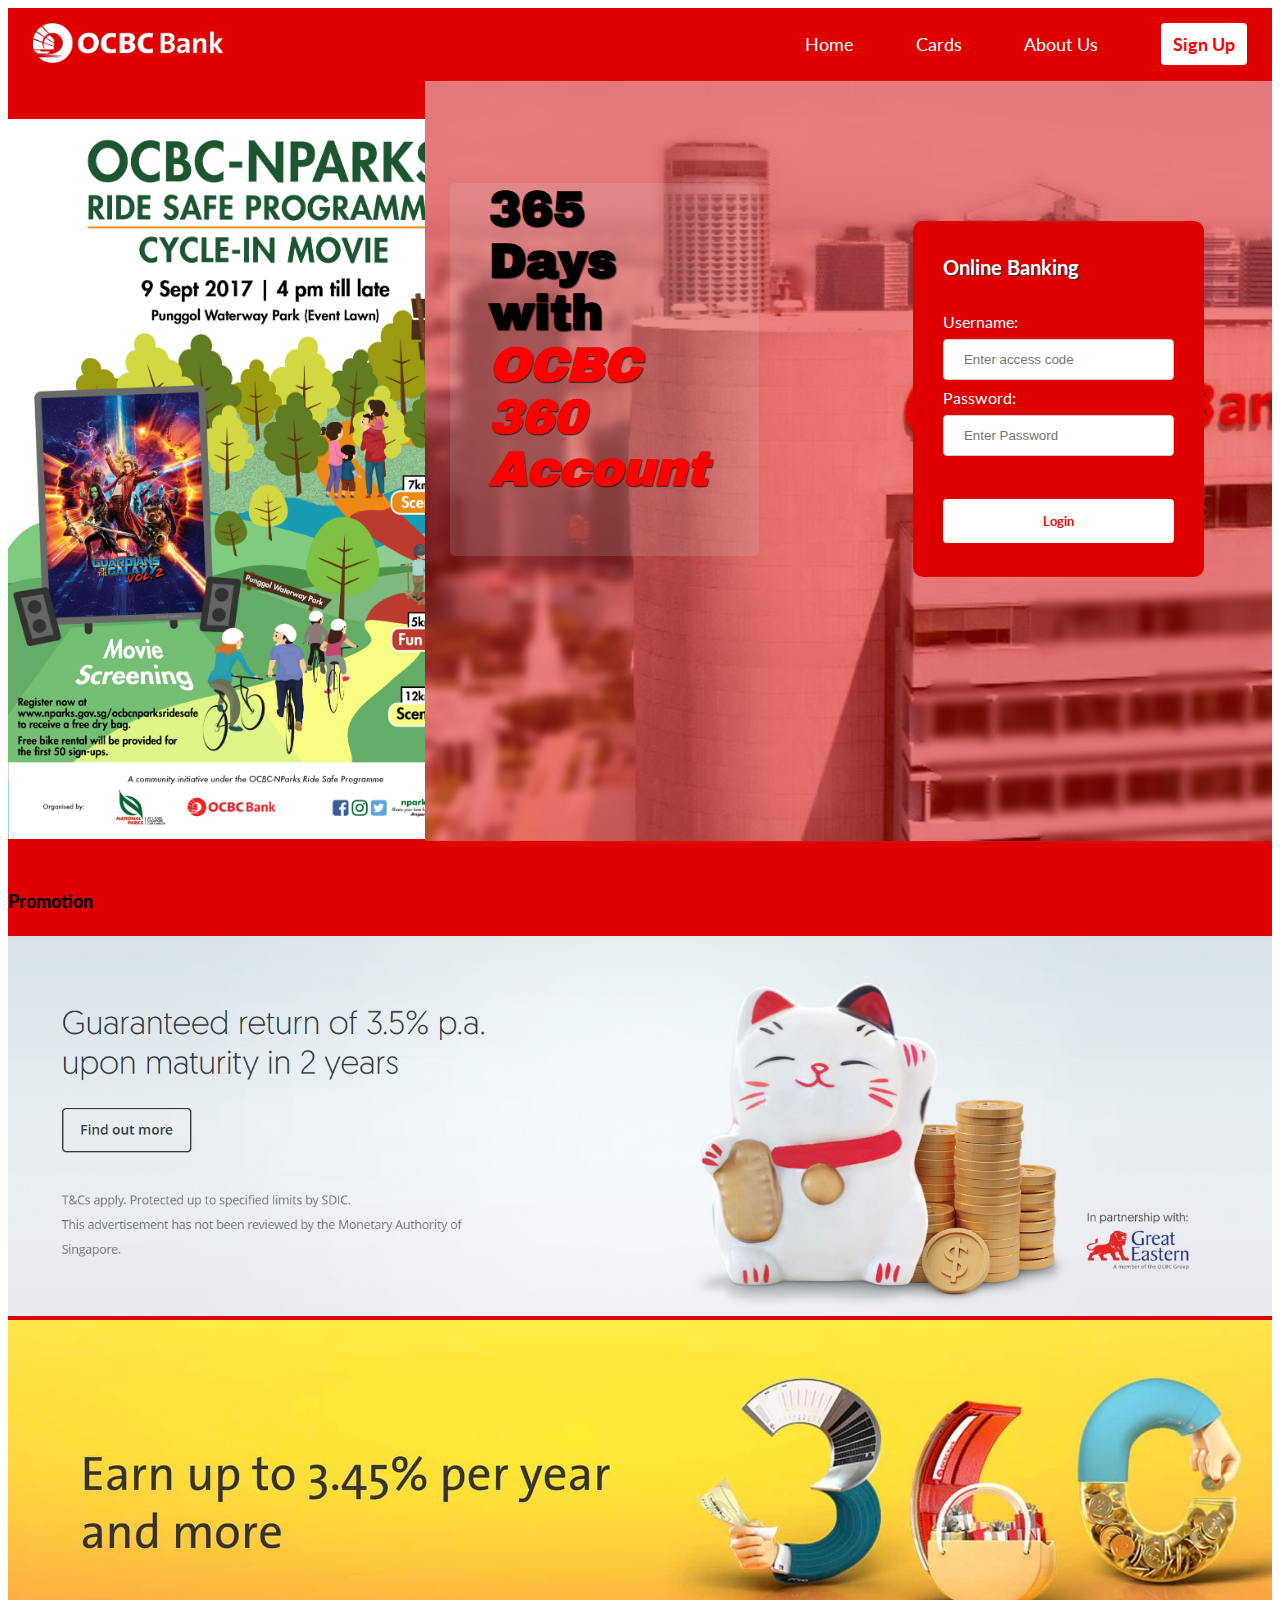
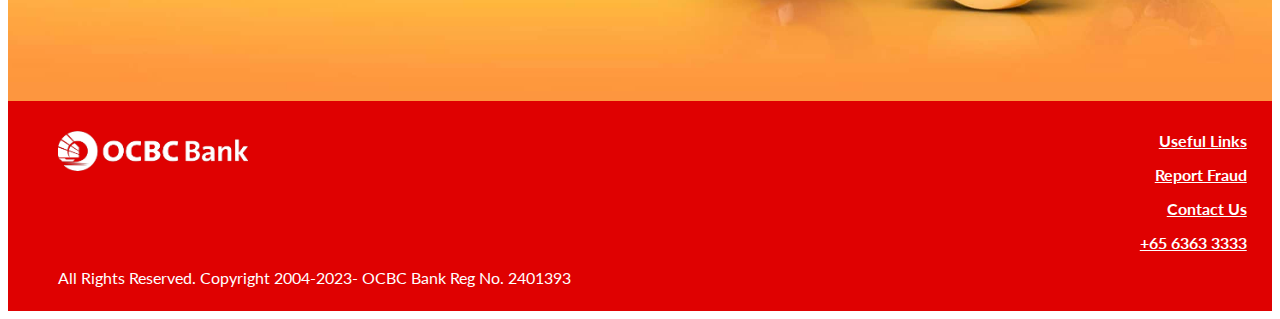
==== index.html @ 772b95b5 "Updated error in code" ====
<!DOCTYPE html>
<html>
<head>
    <meta charset="UTF-8" />
    <title>OCBC Online | Home</title>
    <link rel="preconnect" href="https://fonts.googleapis.com">
    <link rel="preconnect" href="https://fonts.gstatic.com" crossorigin>
    <link href="https://fonts.googleapis.com/css2?family=Archivo+Black&family=Kanit:wght@500&display=swap" rel="stylesheet">
    <link href="https://fonts.googleapis.com/css2?family=Kanit:wght@500&display=swap" rel="stylesheet">
    <link href="https://fonts.googleapis.com/css2?family=Lato&display=swap" rel="stylesheet">
    <!--CSS style sheets-->
    <link rel="stylesheet" href="style.css" type="text/css"> <!--must write-->
</head>
<body>
<section class="home-wrapper" id="fadein"> <!--BOX FOR ENTIRE BODY-->
  <header>
    <div class="logo"> <img src="./Images/OCBC WHITE.png" alt="OCBC logo" > </div> <!--Logo nav page-->
    <nav> <a href="index.html">Home</a> <a href="cards.html">Cards</a> <a href="#aboutus">About Us</a> <a class="signup" href="#signup">Sign Up</a> </nav>
  </header>
  <div class="homecontent" > <!--whole content box till footer-->
    <div class="notOnMobileBanner">
      <!--a container for the left banner on the webpage, only desktop view-->
    </div>
    <div id="mainhomeContent">  <!--CONTAINER FOR LOGIN, SHORT QUOTE-->
      <h1 class="advfont"><b> 365 </br> Days with </br> <em style="color:red">OCBC 360 Account</em> </b></h1>
        <div class="loginform">
        <form action="#">
            <h5>Online Banking</h5>
            <label for="username" style="font-family: 'Lato', sans-serif">Username:</label>
            <input type ="text" placeholder="Enter access code" id = "username" name="username1" required>
            <label for="password" style="font-family: 'Lato', sans-serif">Password:</label>
            <input type="password" placeholder="Enter Password" id="password" name="password1" required>
            <input type="button" value="Login" onclick="CheckPassword(username1, password1)" style="font-family: 'Lato', sans-serif">
        </form>
        </div>
    </div>
    <div class="addContent"> <!--CONTAINER FOR ADERVTISEMENT IMG-->
        <h4><b>Promotion</b></h4>
        <img src="./Images/addcontent1.jpg.png" width="100%" height="40%">
        <img src="./Images/addcontent2.jpeg" width="100%" height="40%">
    </div>
    <footer>
      <div class="logo">
        <img src="./Images/OCBC WHITE.png" alt="OCBC logo" >
      </div>
        <div class="linksfooter">
        <ul>
            <b>
            <li>Useful Links</li>
            <li>Report Fraud</li>
            <li>Contact Us</li>
            <li>+65 6363 3333</li>
            </b>
        </ul>
        </div>
        <div class="termsNcondition">All Rights Reserved. Copyright 2004-2023- OCBC Bank Reg No. 2401393</div>
    </footer>
  </div>
</section>
<script src="script.js"></script>
</body>
</html>
---- style.css ----
/*HOMEPAGE ON LAPTOP, NAV BAR BEFORE LOGIN */

.home-wrapper header {
    background-color: rgb(223, 1, 1);
    font-family: 'Lato', sans-serif;
    overflow:auto; /* clip the content or add scrollbars if cant fit*/ 
}

.home-wrapper header .logo {
    width:30%;
    float:left;
    padding-left: 2%;
    padding-bottom: 15px;
    padding-top: 15px;
}
.logo img{
    height:40px;
    width:190px;
}
.home-wrapper header nav{
    text-align: right;
    margin-right: 2%;
    margin-bottom: 15px;
    margin-top: 25px;
    width:66%;
    float: left;
}
.home-wrapper header nav .signup {
    background-color :rgb(255, 255, 255);
    padding: 10px 12px;
    border-radius: 4px;
    color:rgb(255, 0, 0);
    font-weight: bold;
    
}
.home-wrapper header nav .signup:hover{
    background-color: #ccc;
}
.home-wrapper header nav a{
    color:rgb(255, 255, 255);
    text-decoration: none;
    margin-left:7%;
    font-size: 18px;
}
/*End of nav bar desktop view*/

/*Side banner on the left Homepage*/
.homecontent .notOnMobileBanner {
    width: 33%;
    float:left;
    height: 80vh;
    margin-top: 3%;
    background-image: url(./Images/OCBC\ NPARKS\ CIM\ POSTERS\ 14802.jpg);
    background-size: cover;
}

/*box for the msg and login form*/
.homecontent #mainhomeContent {
    background-image: url(./Images/output-onlinepngtools.png);
    background-size: cover;
    padding-left: 2%;
    padding-right: 4%;
    width: 61%;
    float: left;
    height: 80vh;
    padding-top: 40px;
    
}
.homecontent #mainhomeContent .advfont {
    width:30%;
    padding-left: 5%;
    padding-right: 5%;
    margin-top: 8%;
    padding-bottom: 8%;
    float:left;
    font-size: 48px;
    font-family: 'Archivo Black', sans-serif;
    background-color: #cccccc2e;
    border-radius: 5px;
    text-shadow: 1px 1px 1px rgba(0, 0, 0, 0.755);
}
.homecontent #mainhomeContent .loginform {
    width:30%;
    float:left;
    margin-left: 20%;
    margin-top: 13%;
    padding-left: 30px;
    padding-right: 30px;

    background-color: rgb(223, 1, 1);
    color: white;
    border-radius: 10px;
    font-family: 'Lato', sans-serif;
}
/*text"onlinebanking" in the form*/
.homecontent #mainhomeContent .loginform h5 {
    font-size: 20px;
    text-shadow: 1px 1px rgb(56, 56, 56);
}

.homecontent #mainhomeContent .loginform input[type=text], select {
    width: 100%;
    padding: 12px 20px; /*this adds spaces within the textbox*/
    margin: 8px 0;
    display: inline-block; /*able to apply width and padding to this input box*/
    border: 1px solid #ccc;
    border-radius: 4px;
    box-sizing: border-box;
}
.homecontent #mainhomeContent .loginform input[type=password], select {
    width: 100%;
    padding: 12px 20px;
    margin: 8px 0;
    display: inline-block;
    border: 1px solid #ccc;
    box-sizing: border-box; /*included in the width, height, for pad and border*/
    border-radius: 4px;
}
.homecontent #mainhomeContent .loginform input[type=button] {
    width: 100%;
    background-color: rgb(255, 255, 255);
    color: rgb(255, 0, 0);
    font-weight: bolder;
    padding: 14px 20px;
    margin: 15% 0;
    border: none;
    border-radius: 4px;
    cursor: pointer; 
}
/*Picture advertisement box, below login*/
.homecontent .addContent {
   float: left;
   padding-top: 2%;
   padding-bottom: 2%;
   font-size: 18px;
   font-family: 'Lato', sans-serif;

}
/*bottom of webpage before login, footer*/
.homecontent footer {
    padding-left: 2%;
    padding-right: 2%;
    background-color: rgb(223, 1, 1);
    padding-top: 2%;
}
.homecontent footer .logo {
    width: 30%;
    float:left;
    padding-left: 2%;
}
.homecontent footer .linksfooter {
    text-align: right;
}
.homecontent footer .linksfooter ul li {
    list-style-type: none;
    color:white;
    font-family: 'Lato', sans-serif;
    font-size: 16px;
    margin-bottom: 15px;
    text-decoration: underline;
}
.homecontent footer .termsNcondition {
    font-size: 16px;
    font-family: 'Lato', sans-serif;
    color:white;
    padding-bottom: 2%;
    padding-left: 2%;
}
/*Fading animation, for ALL of the html*/
#fadein{
    opacity:0;
    transition:2s;
}
/*START OF CARDS CSS*/
/*banner after nav box*/
.home-wrapper .homecontent .cardSignOverview{
    font-family: 'Kanit', sans-serif;
    font-size: 25px;
    padding-top: 3%;
    padding-bottom: 3%;
    margin-left: 2%;
    margin-right: 2%;
    margin-top: 10px;
    margin-bottom: 10px;
    background-image: url(./Images/Singapore\ Skyline\ from\ OCBC\ Skywalk.jpg);
    background-size: cover;
    text-align: center;
}
/*msg in the banner box*/
.home-wrapper .homecontent .cardSignOverview #cardsmsg{
    background-color: #cccccc84;
    padding: 2%;
    text-shadow: 1.5px 1.5px black;
}
/*flexbox for the cards section in the middle*/
.homecontent .cardsContainer{
    display: flex;
	width: 100%;
    flex-wrap: wrap; /*if unable to fit, wrap and pushes it down*/
}
/*flexbox for each card items*/
.home-wrapper .homecontent .cardsContainer .flex-cardItem{
    background-color: #cccccc28;
    width: 30%;
    margin-left: 1.25%; /*for spacing inbetween left right*/
    margin-right: 1.25%;
    margin-bottom: 2%;
    padding-bottom: 3%;
    display: flex;
    flex-grow: 1; /*grow proportionally to other flex items.*/
    flex-basis: 15%; /*initially take up 15% of the available space*/
    flex-direction: column; /*pushes it down into column*/
    border-radius: 4px;
    border-color: black;
    border: 5px ridge;
    padding: 5px;  /*5+5px makes it able to split into 2 columns when resize*/
}

.homecontent .cardsContainer .flex-cardItem .flex-cardImg{
    display: flex;
    justify-content: center; /*middle alignment*/
    padding-top: 20px ;
}
.homecontent .cardsContainer .flex-cardItem .flex-cardImg img{
    height: 200px;
    width: 310px;
}
/*content in the cards info*/
.homecontent .cardsContainer .flex-cardItem .flex-CardInfo{
    font-family: 'Lato', sans-serif;
}
.homecontent .cardsContainer .flex-cardItem .flex-CardInfo h4{
    text-align: center;
    font-family: 'Lato', sans-serif;
}
.homecontent .cardsContainer .flex-cardItem .flex-CardInfo input[type="button"]{
    width: 33%;
    padding: 15px 18px; /*top-bot, r-l*/
    margin-left: 2%;
    margin-right: 2%;
    display: inline-block;
    border: 2.5px solid rgb(24, 87, 247);
    border-radius: 5px;
    font-family: 'Lato', sans-serif;
    font-size: 15px;
    font-weight: bold;
    color: rgb(24, 87, 247);
}
/*find out more button bluebox*/
.homecontent .cardsContainer .flex-cardItem .flex-CardInfo input[type="button"]{
    width: 33%;
    padding: 15px 17px; /*top-bot, r-l*/
    margin-left: 2%;
    margin-right: 2%;
    display: inline-block; /*apply width and padding to this input box*/
    border: 2.5px solid rgb(24, 87, 247);
    border-radius: 5px;
    font-family: 'Lato', sans-serif;
    font-size: 13px;
    font-weight: bold;
    color: rgb(24, 87, 247);
}
.homecontent .cardsContainer .flex-cardItem .flex-CardInfo input[type="button"]:hover{
    transition: 1s;
    transform: scale(1.5); 
    color:white;
    background-color: rgb(24, 87, 247);
}
/*START OF OVERVIEW/TRANSFER CSS*/
/*This is the side left nav bar box once login*/
.overview-wrapper .OnTopMobileOnly {
    float: left; /*stick to left corner*/
    width: 17%;
    height: 100vh;
    background-color: rgba(223, 1, 1, 0.789);
}
.overview-wrapper .OnTopMobileOnly .logo img{
    padding-top: 8%;
    padding-left: 5%;
    margin-bottom: 10%; /*pushes the nav button down below*/
    height: 35px;
    width: 170px;
}
/*the nav bar for the leftside */
.overview-wrapper .OnTopMobileOnly #overviewNaV a {
    width: 50%;
    display: block; /*arrange in vertical, starts on a new line*/
    font-size: 17px;
    font-family: 'Lato', sans-serif;
    font-weight: bolder;
    color: rgb(223, 1, 1);
    margin-left: 6%;
    margin-bottom: 5%;
    text-decoration: none;
    background-color: white;
    /*padding for button*/
    padding-left: 4%;
    padding-right: 6%;
    padding-bottom: 2%;
    padding-top: 2%;    
    border-radius: 15px;
}
/*only for current page that user is on*/
.overview-wrapper .OnTopMobileOnly #overviewNaV .currentpg {
    color:rgb(223, 1, 1);
    background-color: rgb(255, 195, 195);
}
.overview-wrapper .OnTopMobileOnly #overviewNaV a:hover {
    transition: 1s;
    color:rgb(223, 1, 1);
    background-color: rgb(255, 195, 195);
}
/*end of navbar on left once login*/

/*middle of page box, rightAlign is the whole box on the right while cardsNtransac is the middle column*/
.overview-wrapper .rightAlign .cardsNtransac{
    float:left;
    width: 33%;
    height: 100vh;
    background-color: rgba(128, 128, 128, 0.184);
    margin-left: 0.5%;
}

.overview-wrapper .rightAlign .cardsNtransac .cardImg{
    height: 190px;
    width: 300px;
    float: left;
    padding-left: 2%;
}
/*box for My cards section*/
.overview-wrapper .rightAlign .cardsNtransac .CardsBox{
    height: 38%;
    width: auto;
    background-color: rgb(255, 255, 255);
    border-radius: 5px;
    font-family: 'Lato', sans-serif;
    padding: 1%;
    margin-left: 3%;
    margin-top: 3%; /*away from nav bar*/
    box-shadow: 2px gainsboro;
}
.overview-wrapper .rightAlign .cardsNtransac h3{
    padding-left: 2%;
    font-weight: bold;
    padding-top: 3%;
    margin: 1.5%;
}

.overview-wrapper .rightAlign .cardsNtransac .CardsBox .CardsButtons{
    float:left;
    width: 20%;
    display: block; /*NEW LINE, whole witdh taken up*/
}

.overview-wrapper .rightAlign .cardsNtransac .CardsBox .CardsButtons img{
    height: 25px;
    width: 25px;
}
.overview-wrapper .rightAlign .cardsNtransac .CardsBox .CardsButtons button{
    border-radius: 5px;
    padding: 2%;
    width: 70%;
    font-weight: bold;
    font-size: 15px;
    margin-top: 10%;
    background-color: rgb(255, 255, 255);
}
/*TransacBox is the box with transaction content*/
.overview-wrapper .rightAlign .cardsNtransac .TransacBox{
    height: 58%;
    width: auto;
    font-family: 'Lato', sans-serif;
    background-color: rgb(255, 255, 255);
    border-radius: 5px;
    margin-left: 3%;
}
.overview-wrapper .rightAlign .cardsNtransac .TransacBox .userTrans{
    font-size: 15px;
    padding-left: 2%;
    padding-right: 2%;
}
/*below is the category box*/
.overview-wrapper .rightAlign .cardsNtransac .TransacBox .userTrans .transDetails{
    margin-top: 2%;
    border-top: 2px rgb(223, 1, 1) solid;
    border-bottom: 2px rgb(223, 1, 1) solid;
    padding-left: 2%;
    padding-right: 2%;
}
/*for the right column box, graph section */
.overview-wrapper .rightAlign .graph{
    float: left;
    width: 48%;
    height: 100vh;
    padding-left: 1%;
    font-family: 'Lato', sans-serif;
    background-color: rgba(128, 128, 128, 0.184);
}
/*Graph box is the white box*/
.overview-wrapper .rightAlign .graph .GraphBox{
    background-color: rgb(255, 255, 255);
    border-radius: 5px;
    margin-top: 2%;
    margin-bottom: 2%;
    margin-right: 1%;
    padding-left: 2%;
    padding-top: 2%;
    height: 94%;
    width: auto;
}

.overview-wrapper .rightAlign .graph .GraphBox h3{
    font-weight: bold;
    padding-bottom: 2%;
    margin-top: 1%;
}

/*formatting of visuals under graph*/
.overview-wrapper .rightAlign .graph .GraphBox #graphPic{
    width: 600px;
    height: 285px;
}
.overview-wrapper .rightAlign .graph .GraphBox #donutPic{
    width: 300px;
    height: 300px;
    float: left;
}

.overview-wrapper .rightAlign .graph .GraphBox .spendingCat .spendDetails{
    display: inline-block; /*new line, with height and width values*/
    width: 50%;
    font-size: 15px;
    padding-left: 1%;
    margin-bottom: 1%;
    border: 2px rgb(223, 1, 1) groove;
    border-radius: 5px;
}

/*end of overview css*/
/*START OF TRANSFER CSS*/
/*below is the box for the remaining right side of the page*/
.overview-wrapper .toRightTransfer{
    float: left;
    width: 83%;
    height: 100vh;
    background-color: rgba(128, 128, 128, 0.184);
}
.overview-wrapper .toRightTransfer .transferForm h1{
    font-size: 25px;
}
/*Box for form tag */
.overview-wrapper .toRightTransfer .transferForm{
    margin-left: 5%;
    margin-top: 2%;
    margin-right: 5%;
    width: 85%;
    height: 85%;
    border: 1.5px rgb(223, 1, 1) solid;
    border-radius: 4px;
    font-family: 'Lato', sans-serif;
    padding: 3%;
    background-color: white;
}
.overview-wrapper .toRightTransfer .transferForm label{
    font-weight: bold; /*each label tag */
}
/*formatting of the img for radio button*/
.overview-wrapper .toRightTransfer .transferForm form img{
    width: 60px;
    height: 30px;
    border: 1px gray solid;
    border-radius: 5px;
    background-color: white;
    margin-top: 3%;
}
/*modification of form input below, eg text, num, */
.overview-wrapper .toRightTransfer .transferForm input[type=text]{
    width: 100%;
    padding: 12px 20px; /*this adds spaces within the textbox*/
    margin: 8px 0;
    display: inline-block; /*able to apply width and padding to this input box*/
    border: 1.5px solid rgb(223, 1, 1);
    border-radius: 4px;
    box-sizing: border-box; /*include the content, padding, and border of the element*/
}
/*formatting of the radio button size*/
.overview-wrapper .toRightTransfer .transferForm input[type='radio'] { 
    transform: scale(2); 
    margin-right: 2%;
}
.overview-wrapper .toRightTransfer .transferForm input[type=number]{
    width: 100%;
    padding: 12px 20px; /*this adds spaces within the textbox*/
    margin: 8px 0;
    display: inline-block; /*able to apply width and padding to this input box*/
    border: 1.5px solid rgb(223, 1, 1);
    border-radius: 4px;
    box-sizing: border-box; /*include the content, padding, and border of the element*/
}
.overview-wrapper .toRightTransfer .transferForm select{
    border: 1.5px solid rgb(223, 1, 1);
    border-radius: 4px;
}
.overview-wrapper .toRightTransfer .transferForm input[type=submit] {
    width: 20%;
    background-color: rgb(223, 1, 1);
    color: rgb(255, 255, 255);
    font-weight: bolder;
    padding: 14px 20px;
    margin: 10px 0;
    border: none;
    border-radius: 4px;
    cursor: pointer; 
}

/*Start of SuccessfulTransfer, below overview.html*/
.overview-wrapper .toRightTransfer #paymentRecipt {
    display: none; /*NOT SHOWN UNTIL USER COMPLETES*/
    margin-top: 20%;
    border-radius: 5px;
    border: 5px rgb(223, 1, 1) solid;
    height: 90%;
    background-image: url(./Images/recieptbackground.png);
    background-size: cover;
    font-family: 'Lato', sans-serif;
}

.overview-wrapper .toRightTransfer #paymentRecipt .logored img{
    height:40px;
    width:190px;
    padding-top: 4%;
    padding-left: 4%;
}
/*TICK PNG, and words section to align in center*/
.overview-wrapper .toRightTransfer #paymentRecipt .centerAlign {
    text-align: center;
    font-size: 30px;   
}
/*below is the format of tick pic*/
.overview-wrapper .toRightTransfer #paymentRecipt .centerAlign img {
    width: 120px;
    height: 100px;
}
/*style of useroutput*/
.overview-wrapper .toRightTransfer #paymentRecipt #completeReq{
    font-size: 20px;
    font-weight: bold;
    text-align: center;
}

/*The display when smaller screen is used, but still in desktop view*/
@media screen and (max-width:1350px){
    /*decrease cards size in overview*/
    .overview-wrapper .rightAlign .cardsNtransac .cardImg{
        height: 150px;
        width: 260px;
    }
    /*buttons get wrapped, moves down*/
    .overview-wrapper .rightAlign .cardsNtransac .CardsBox .CardsButtons{
        display: flex;
        width: auto;
        margin-left: 4%;
    }

}
/*mid screen preview, mainly for cardspage styling when screen further reduced*/
@media screen and (max-width:750px){
    .homecontent .cardsContainer .flex-cardItem .flex-cardImg img{
        height: 150px;
        width: 260px; /*card size decrease to fit in container*/
    }
    .homecontent .cardsContainer .flex-cardItem .flex-CardInfo input[type="button"]{
        font-size: 10px; /*style of font in 'find out more*/
    }
    /*overview css below, mainly set width to takes up entire space*/
    .overview-wrapper .OnTopMobileOnly {
        height: auto;
        width: 100%; 
    }
    .overview-wrapper .rightAlign .cardsNtransac{
        width: 100%;
    }
    .overview-wrapper .rightAlign .cardsNtransac .CardsBox{
        width: 98%;
    }
    .overview-wrapper .rightAlign .cardsNtransac .CardsBox .CardsButtons{
        width: 20%;
        display: block;
        /*above set back to default setting as in the desktop view*/
    }
    .overview-wrapper .rightAlign .graph{
        width: 100%;
        margin: 0; /*stick to cardsNtransac column*/
        height: auto;
    }
    .overview-wrapper .rightAlign .graph .GraphBox #graphPic{
        width: 350px;
        height: 300px;
    }
    .overview-wrapper .rightAlign .cardsNtransac{
        margin: 0;
    }
    .overview-wrapper .toRightTransfer{
        width: 100%;
    }
    .overview-wrapper .toRightTransfer .transferForm{
        width: auto;
    }
    .overview-wrapper .rightAlign .graph .GraphBox .spendingCat .spendDetails{
        width: 98%;
    }

}
@media screen and (max-width:600px) {
    /*ACTUAL MOBILE VIEW*/
    .homecontent .notOnMobileBanner{
        display:none; /*BANNER WILL BE HIDDEN*/ 
        width: 0%;
        height: 0;
        padding: 0;
        float: none;
    }
    /*CENTRE NAV BAR FOR ALL THAT APPLIES*/ 
    .home-wrapper header nav {
        width: 98%;
        display: flex; 
        flex-direction: row; /*since its arranged in columm in default but set to float left, reverse of column is row*/
        justify-content: space-around; /*equal distancing*/
        text-align: center;

    }
    /*CENTRE OF LOGO FOR MOBILE*/
    .home-wrapper header .logo{
        display: flex;
        width: 96%;
        justify-content: center; /*centre of top logo*/
    }
    /* Mobile for index.html homepg*/
    .homecontent #mainhomeContent {
        width: 96%;
        display: flex;
        flex-wrap: wrap; /*goes down if not enough space*/
        flex-direction: row; /*opp of column as default was in column*/
        height: auto; /*adjust to cover the entire container*/
        
    }
    .homecontent #mainhomeContent .advfont {
        width:100%;
    }
    .homecontent #mainhomeContent .loginform{
        width: 100%;
        display: flex;
        justify-content: center;
        align-content: center;
        margin: 3%;
    }
    /*CARDS RESPONSIVE*/
    .home-wrapper .homecontent .cardsContainer .flex-cardItem{
        width: 100%; /*each card flexbox takes full screen*/
    }
    .homecontent .cardsContainer .flex-cardItem .flex-cardImg img{
        height: 200px;
        width: 310px;
        /* change back to default size*/
    }
    .homecontent .cardsContainer .flex-cardItem .flex-CardInfo input[type="button"]{
        font-size: 15px;
        /*font in 'find out more'*/
    }

}
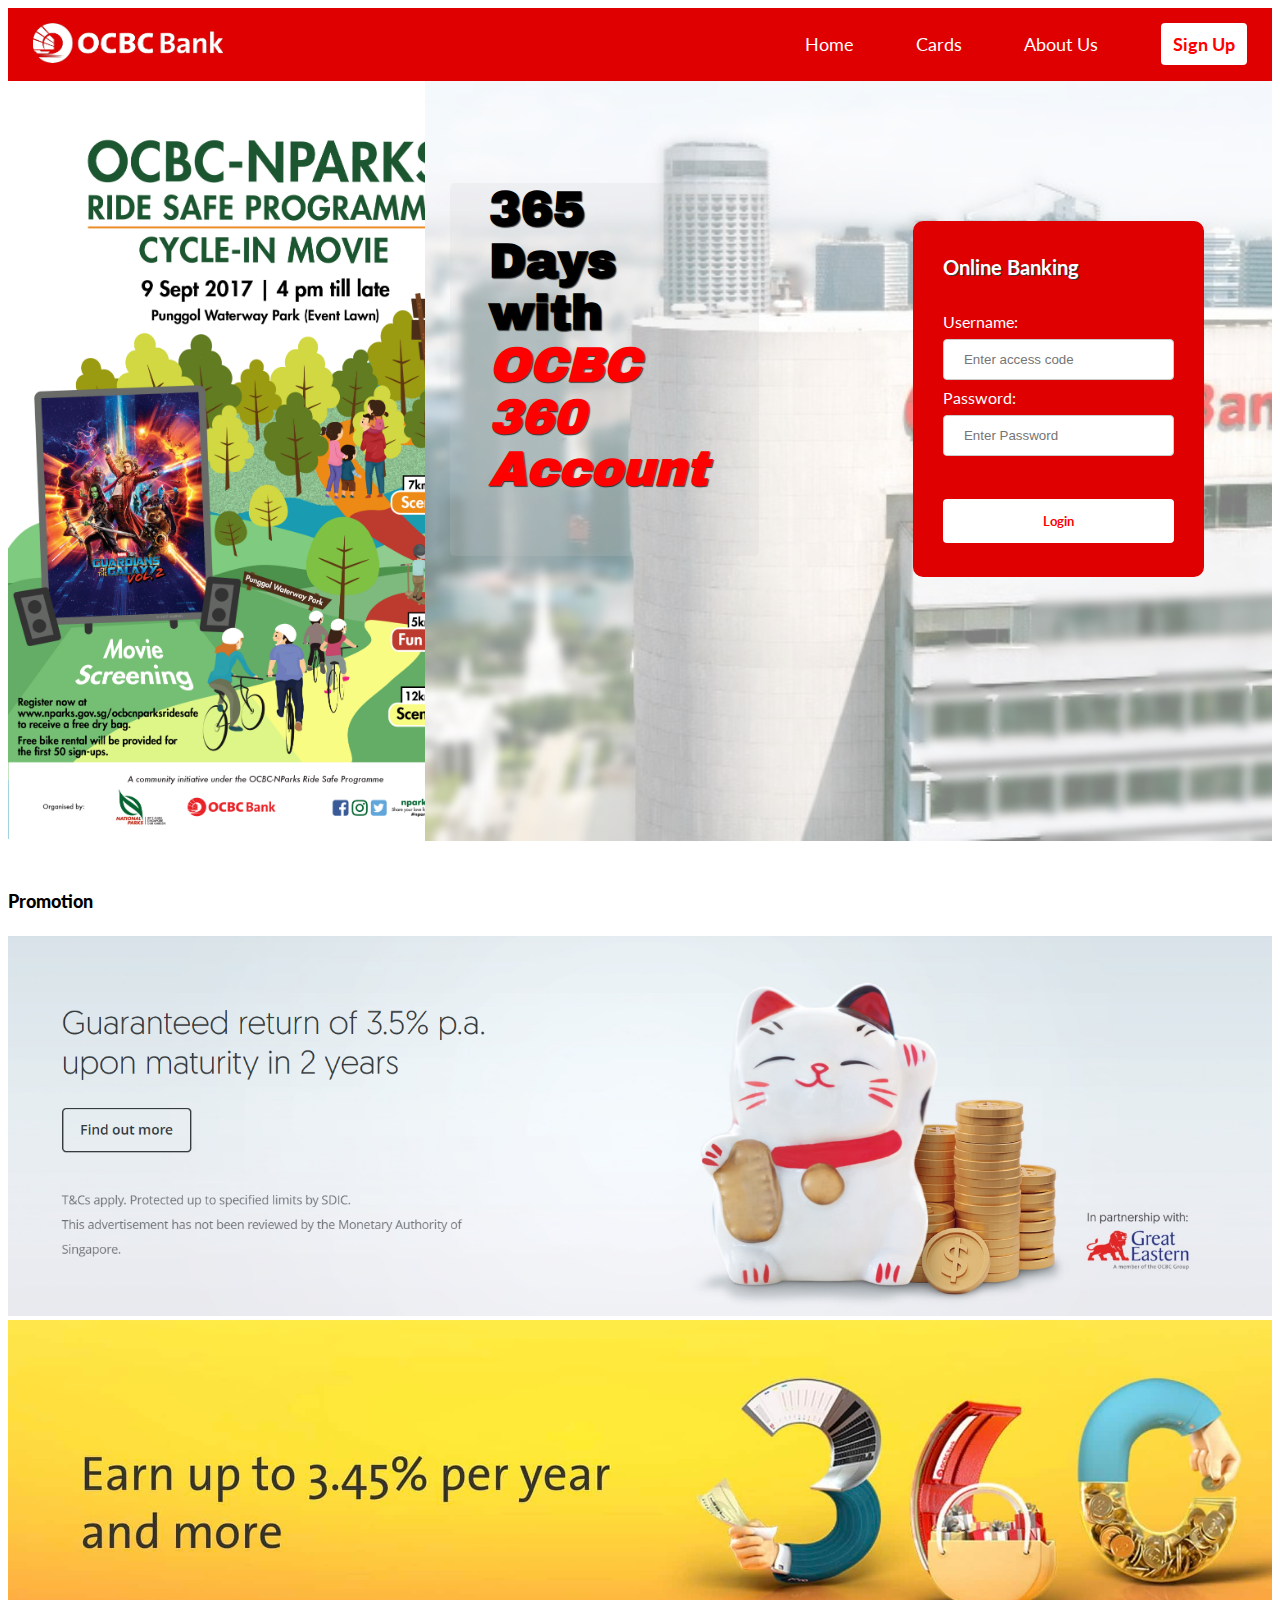
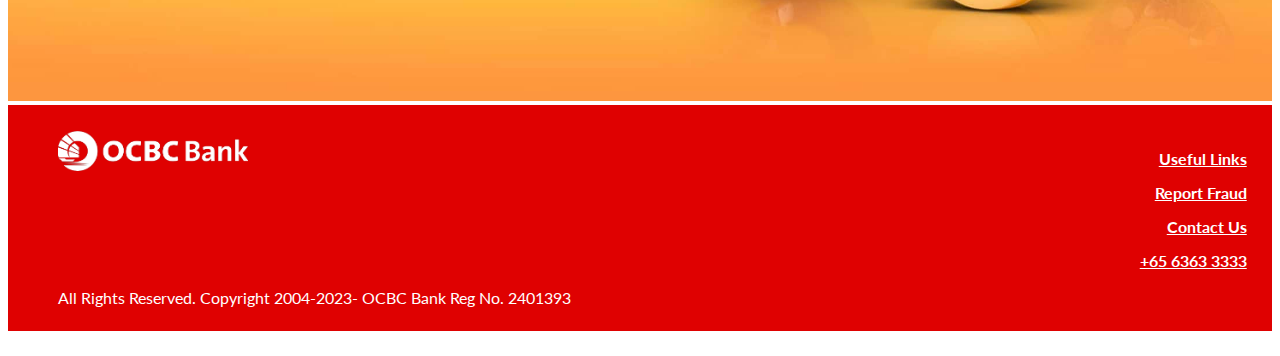
==== commit be8743ae: "Updated error, completed" ====
--- a/index.html
+++ b/index.html
@@ -37,7 +37,7 @@
     <div class="addContent"> <!--CONTAINER FOR ADERVTISEMENT IMG-->
         <h4><b>Promotion</b></h4>
         <img src="./Images/addcontent1.jpg.png" width="100%" height="40%">
-        <img src="./Images/addcontent2.jpeg" width="100%" height="40%">
+        <img src="./Images/addcontent2.jpeg" width="100%" height="40%"
     </div>
     <footer>
       <div class="logo">
--- a/style.css
+++ b/style.css
@@ -337,7 +337,6 @@
     padding: 1%;
     margin-left: 3%;
     margin-top: 3%; /*away from nav bar*/
-    box-shadow: 2px gainsboro;
 }
 .overview-wrapper .rightAlign .cardsNtransac h3{
     padding-left: 2%;
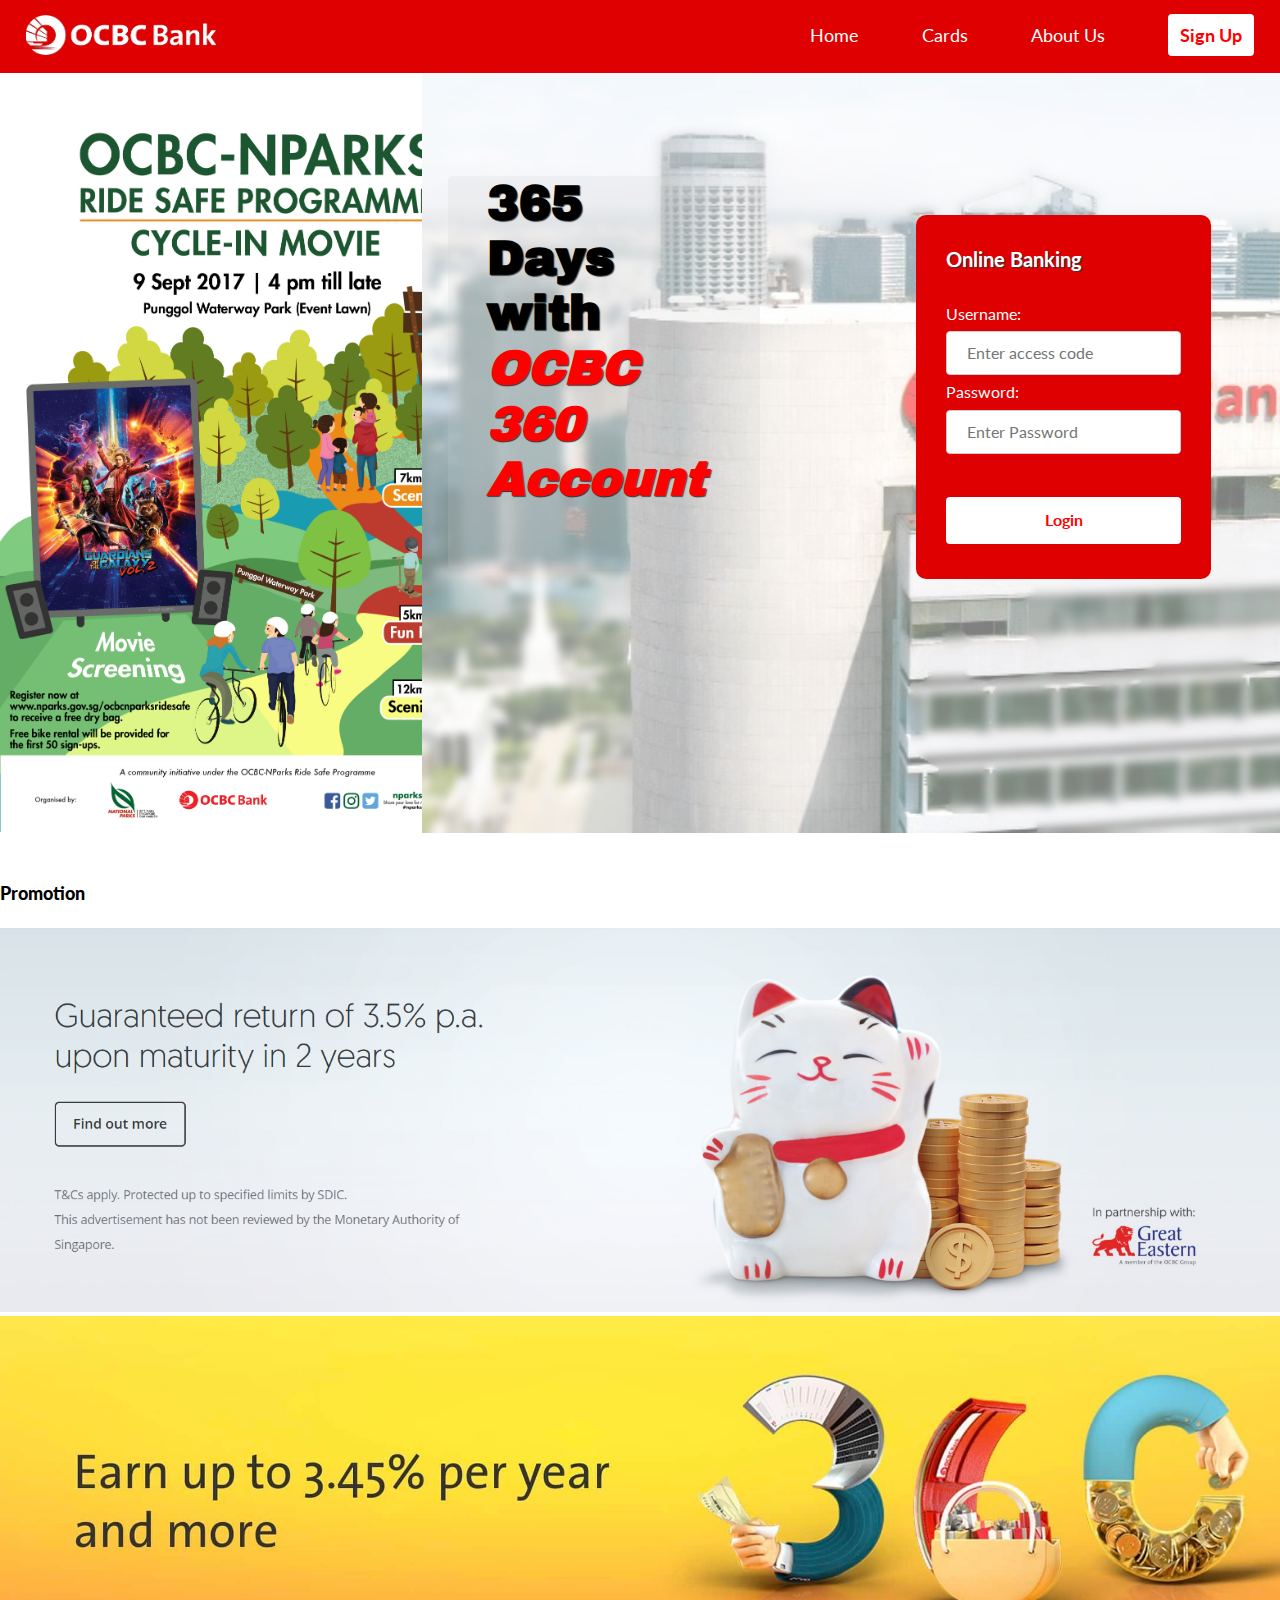
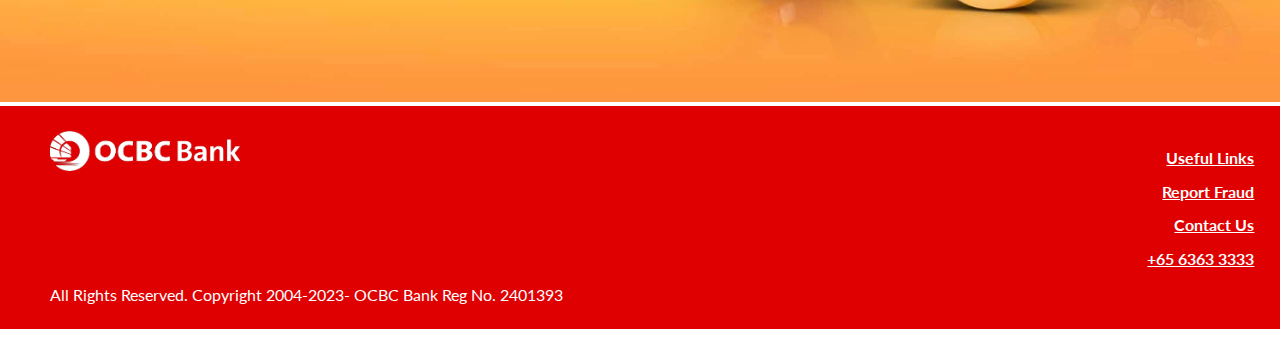
==== commit 7ed6a919: "Completed website" ====
--- a/index.html
+++ b/index.html
@@ -9,6 +9,7 @@
     <link href="https://fonts.googleapis.com/css2?family=Kanit:wght@500&display=swap" rel="stylesheet">
     <link href="https://fonts.googleapis.com/css2?family=Lato&display=swap" rel="stylesheet">
     <!--CSS style sheets-->
+    <link rel="stylesheet" href="normalize.css" type="text/css"> <!--must write-->
     <link rel="stylesheet" href="style.css" type="text/css"> <!--must write-->
 </head>
 <body>
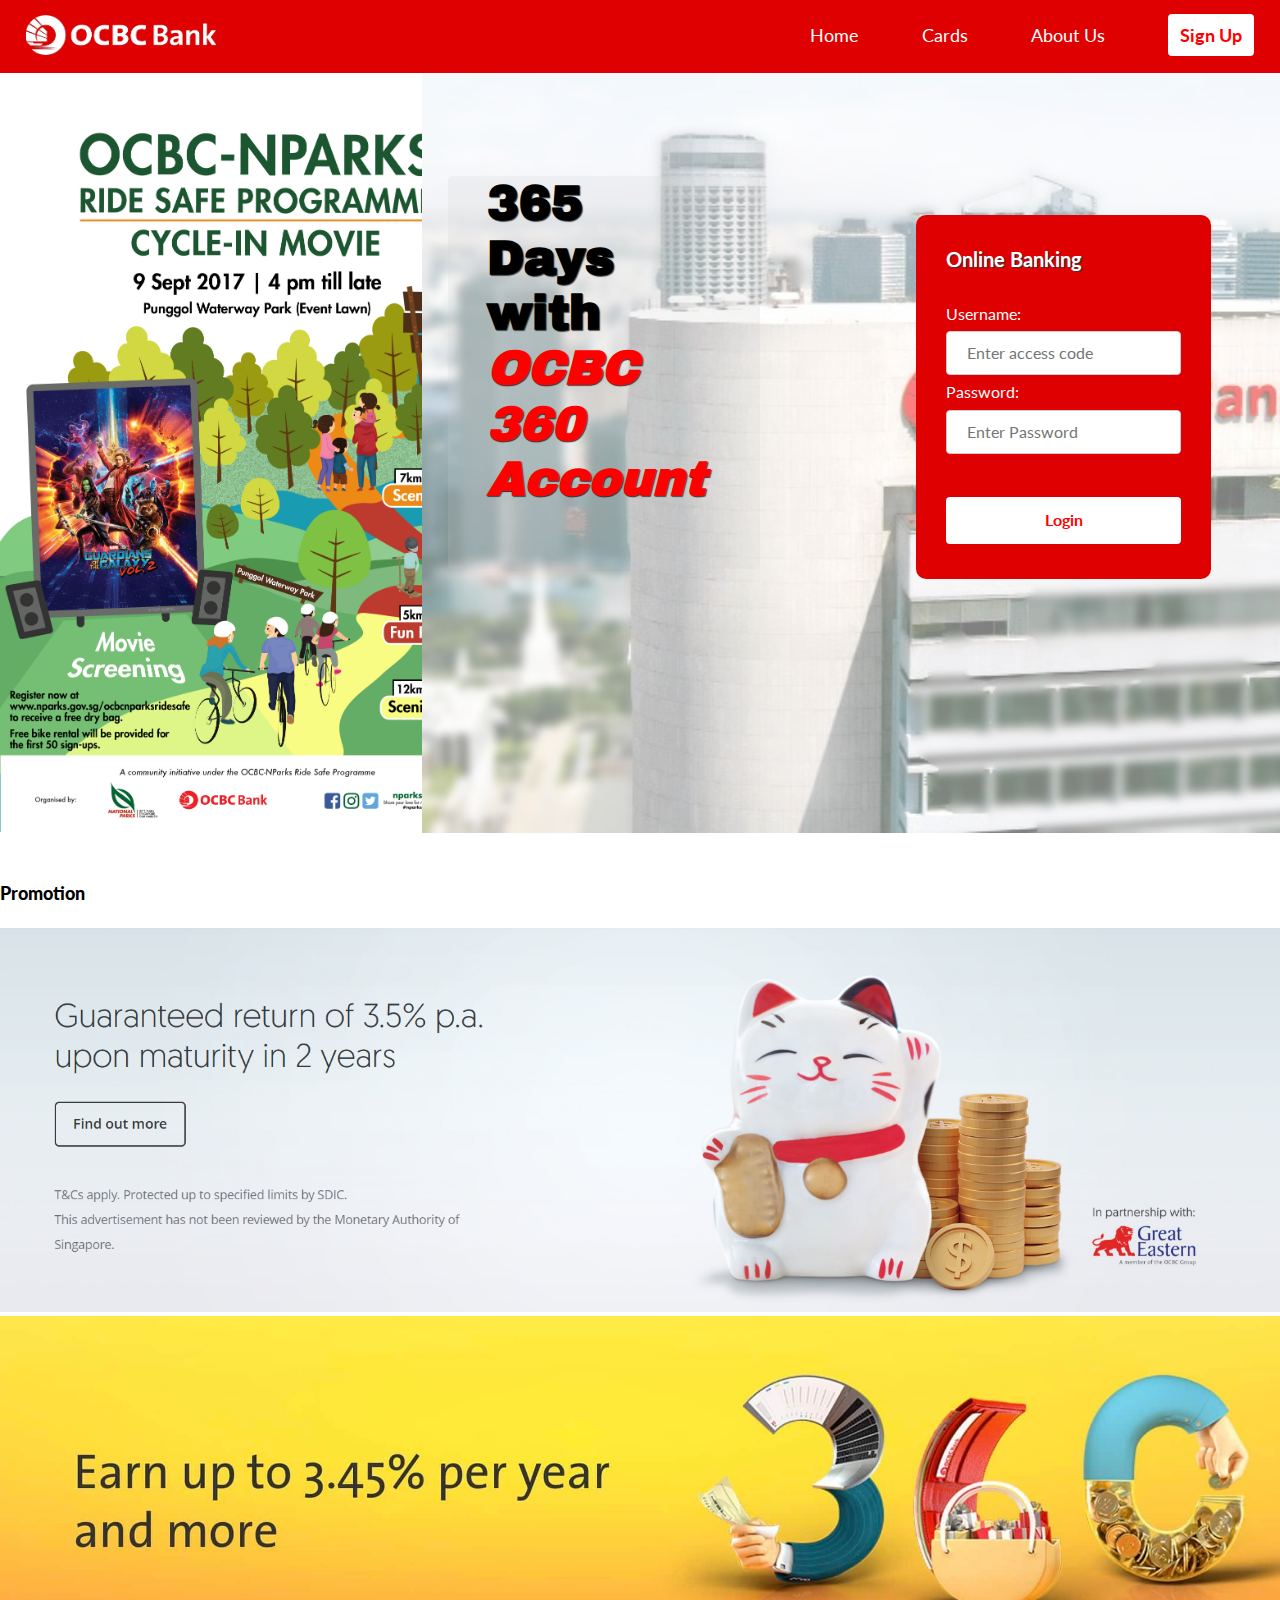
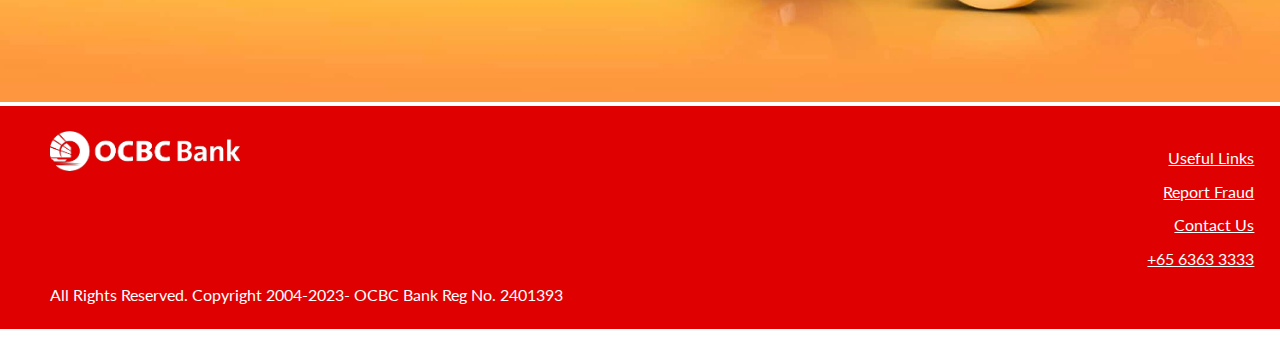
==== commit a57f5dd3: "Final Adjustment" ====
--- a/index.html
+++ b/index.html
@@ -15,7 +15,7 @@
 <body>
 <section class="home-wrapper" id="fadein"> <!--BOX FOR ENTIRE BODY-->
   <header>
-    <div class="logo"> <img src="./Images/OCBC WHITE.png" alt="OCBC logo" > </div> <!--Logo nav page-->
+    <div class="logo"> <img src="./Images/OCBC-WHITE.png" alt="OCBC logo" > </div> <!--Logo nav page-->
     <nav> <a href="index.html">Home</a> <a href="cards.html">Cards</a> <a href="#aboutus">About Us</a> <a class="signup" href="#signup">Sign Up</a> </nav>
   </header>
   <div class="homecontent" > <!--whole content box till footer-->
@@ -23,7 +23,7 @@
       <!--a container for the left banner on the webpage, only desktop view-->
     </div>
     <div id="mainhomeContent">  <!--CONTAINER FOR LOGIN, SHORT QUOTE-->
-      <h1 class="advfont"><b> 365 </br> Days with </br> <em style="color:red">OCBC 360 Account</em> </b></h1>
+      <h1 class="advfont"><b> 365 Days <br/> with <br/><em style="color:red">OCBC 360 Account</em> </b></h1>
         <div class="loginform">
         <form action="#">
             <h5>Online Banking</h5>
@@ -37,21 +37,19 @@
     </div>
     <div class="addContent"> <!--CONTAINER FOR ADERVTISEMENT IMG-->
         <h4><b>Promotion</b></h4>
-        <img src="./Images/addcontent1.jpg.png" width="100%" height="40%">
-        <img src="./Images/addcontent2.jpeg" width="100%" height="40%"
+        <img src="./Images/addcontent1.jpg.png" alt="ADERVTISEMENT1" width="100%">
+        <img src="./Images/addcontent2.jpeg" alt="ADERVTISEMENT2" width="100%"
     </div>
     <footer>
       <div class="logo">
-        <img src="./Images/OCBC WHITE.png" alt="OCBC logo" >
+        <img src="./Images/OCBC-WHITE.png" alt="OCBC logo" >
       </div>
         <div class="linksfooter">
         <ul>
-            <b>
             <li>Useful Links</li>
             <li>Report Fraud</li>
             <li>Contact Us</li>
             <li>+65 6363 3333</li>
-            </b>
         </ul>
         </div>
         <div class="termsNcondition">All Rights Reserved. Copyright 2004-2023- OCBC Bank Reg No. 2401393</div>
--- a/style.css
+++ b/style.css
@@ -182,7 +182,7 @@
     margin-right: 2%;
     margin-top: 10px;
     margin-bottom: 10px;
-    background-image: url(./Images/Singapore\ Skyline\ from\ OCBC\ Skywalk.jpg);
+    background-image: url(./Images/SG-Skyline-from-OCBC-Skywalk.jpg);
     background-size: cover;
     text-align: center;
 }
